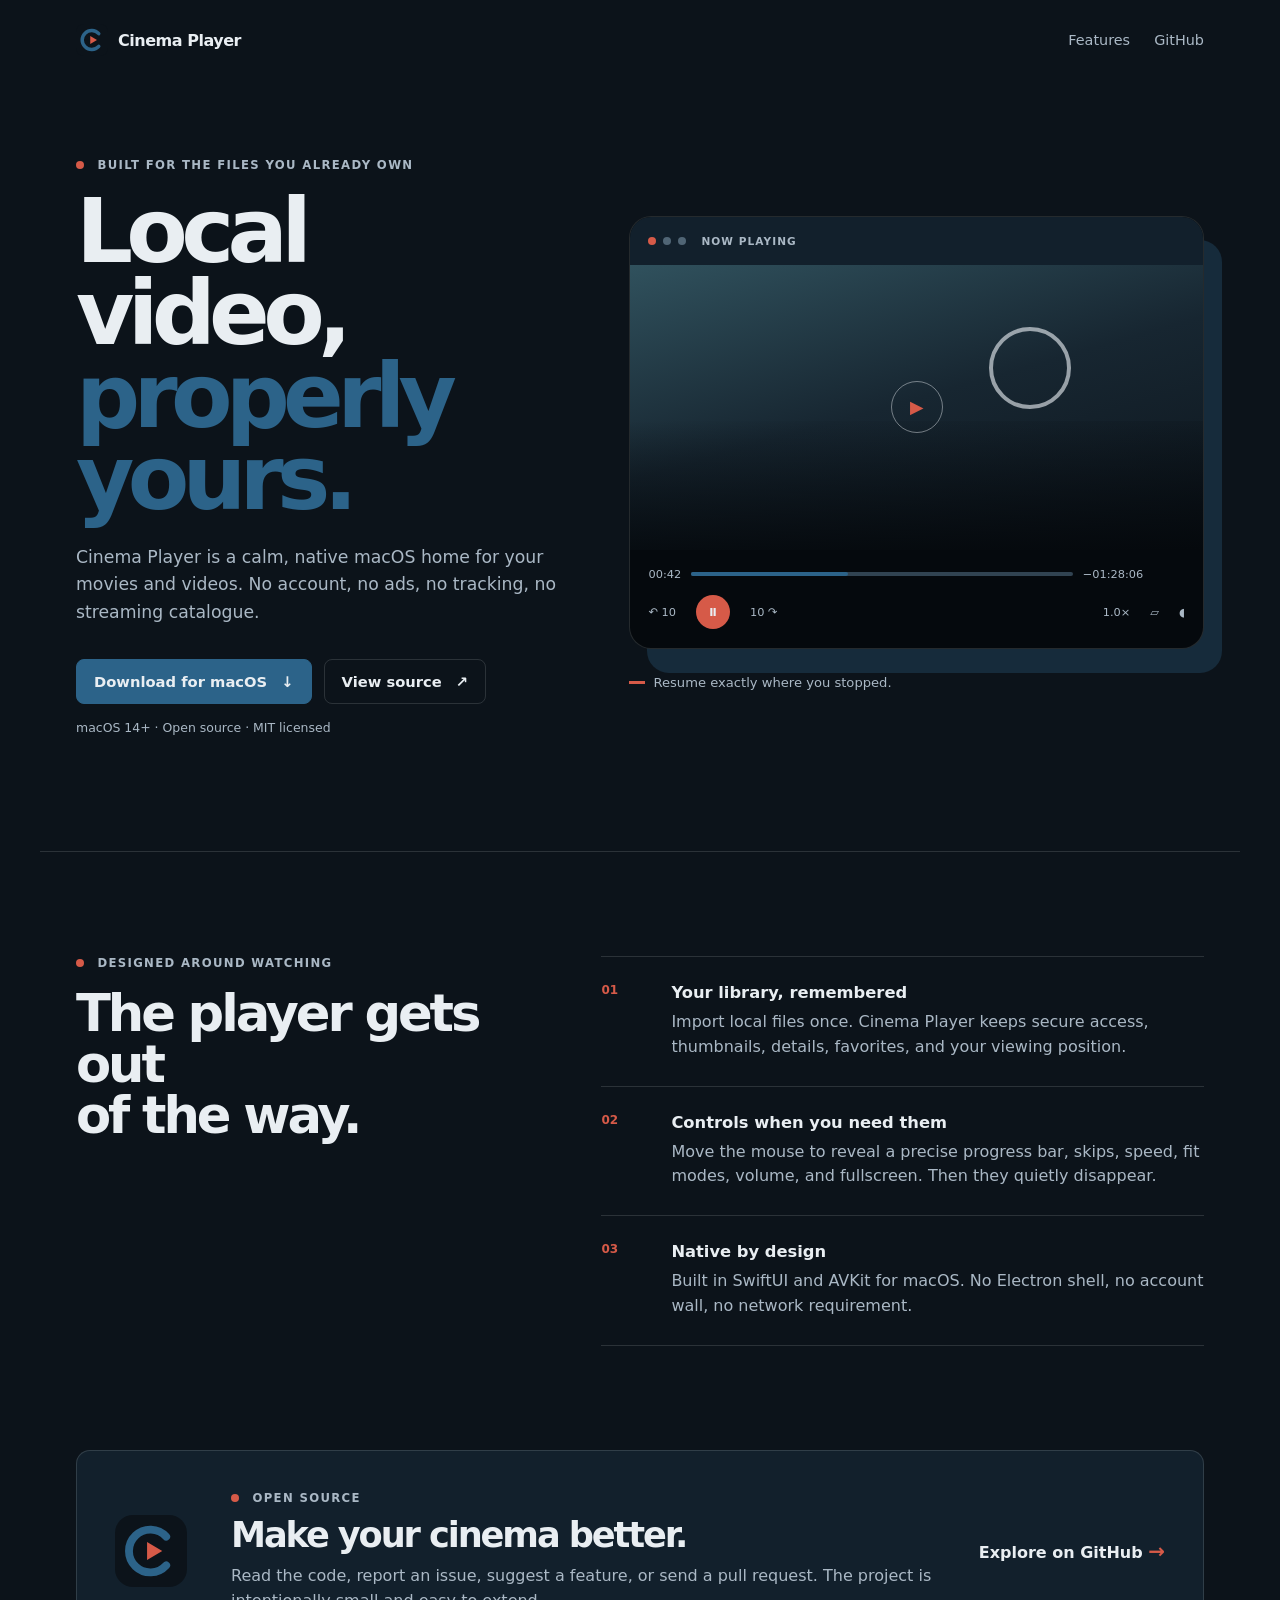
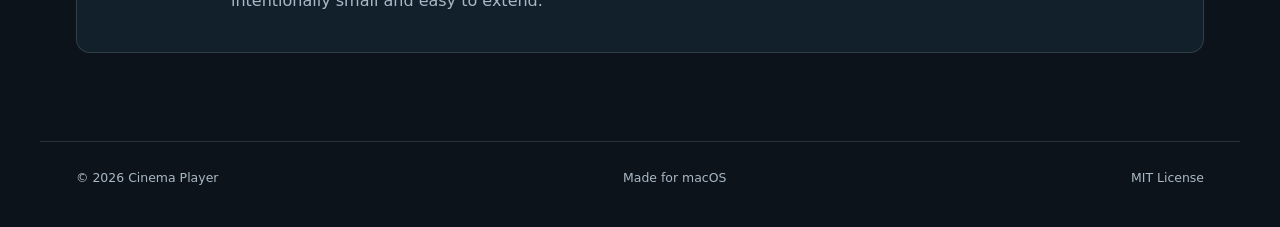
==== Website/index.html @ a48fb6d1 "Initial open-source release of Cinema Player" ====
<!doctype html>
<html lang="en">
  <head>
    <meta charset="utf-8">
    <meta name="viewport" content="width=device-width, initial-scale=1">
    <meta name="description" content="Cinema Player is a private, open-source video player for macOS.">
    <title>Cinema Player — local video, properly yours</title>
    <link rel="icon" href="assets/cinema-player-mark.svg" type="image/svg+xml">
    <link rel="stylesheet" href="styles.css">
  </head>
  <body>
    <header class="site-header">
      <a class="brand" href="#top" aria-label="Cinema Player home">
        <img src="assets/cinema-player-mark.svg" alt="">
        <span>Cinema Player</span>
      </a>
      <nav aria-label="Main navigation">
        <a href="#features">Features</a>
        <a href="https://github.com/hessennasser/cinema-player">GitHub</a>
      </nav>
    </header>

    <main id="top">
      <section class="hero" aria-labelledby="hero-heading">
        <div class="hero-copy">
          <p class="eyebrow"><span></span> Built for the files you already own</p>
          <h1>Local video,<br><em>properly yours.</em></h1>
          <p class="lede">Cinema Player is a calm, native macOS home for your movies and videos. No account, no ads, no tracking, no streaming catalogue.</p>
          <div class="actions">
            <a class="button primary" href="https://github.com/hessennasser/cinema-player/releases/latest/download/Cinema-Player-macOS.zip">Download for macOS <span aria-hidden="true">↓</span></a>
            <a class="button secondary" href="https://github.com/hessennasser/cinema-player">View source <span aria-hidden="true">↗</span></a>
          </div>
          <p class="fine-print">macOS 14+ · Open source · MIT licensed</p>
        </div>

        <div class="stage-wrap" aria-label="Cinema Player interface preview">
          <div class="stage">
            <div class="stage-top"><span class="dot red"></span><span class="dot"></span><span class="dot"></span><span>NOW PLAYING</span></div>
            <div class="movie-frame">
              <div class="horizon"></div>
              <div class="moon"></div>
              <div class="play-mark">▶</div>
            </div>
            <div class="stage-controls">
              <span>00:42</span><div class="progress"><i></i></div><span>−01:28:06</span>
              <div class="control-line"><span>↶ 10</span><b>Ⅱ</b><span>10 ↷</span><i class="spacer"></i><span>1.0×</span><span>▱</span><span>◖</span></div>
            </div>
          </div>
          <div class="caption"><span class="caption-mark"></span> Resume exactly where you stopped.</div>
        </div>
      </section>

      <section class="principles" id="features" aria-labelledby="features-heading">
        <div>
          <p class="eyebrow"><span></span> Designed around watching</p>
          <h2 id="features-heading">The player gets out<br>of the way.</h2>
        </div>
        <div class="feature-list">
          <article>
            <span>01</span>
            <div><h3>Your library, remembered</h3><p>Import local files once. Cinema Player keeps secure access, thumbnails, details, favorites, and your viewing position.</p></div>
          </article>
          <article>
            <span>02</span>
            <div><h3>Controls when you need them</h3><p>Move the mouse to reveal a precise progress bar, skips, speed, fit modes, volume, and fullscreen. Then they quietly disappear.</p></div>
          </article>
          <article>
            <span>03</span>
            <div><h3>Native by design</h3><p>Built in SwiftUI and AVKit for macOS. No Electron shell, no account wall, no network requirement.</p></div>
          </article>
        </div>
      </section>

      <section class="open-source">
        <img src="assets/cinema-player-mark.svg" alt="" width="72" height="72">
        <div><p class="eyebrow"><span></span> Open source</p><h2>Make your cinema better.</h2><p>Read the code, report an issue, suggest a feature, or send a pull request. The project is intentionally small and easy to extend.</p></div>
        <a class="text-link" href="https://github.com/hessennasser/cinema-player">Explore on GitHub <span>→</span></a>
      </section>
    </main>

    <footer>
      <span>© 2026 Cinema Player</span>
      <span>Made for macOS</span>
      <a href="https://github.com/hessennasser/cinema-player/blob/main/LICENSE">MIT License</a>
    </footer>
  </body>
</html>
---- Website/styles.css ----
:root {
  --ink: #0c131a;
  --surface: #12202c;
  --harbor-deep: #162b3b;
  --blue: #2c6389;
  --red: #d65a48;
  --paper: #e9eef2;
  --mist: #aab8c5;
  --line: rgba(233, 238, 242, .14);
}

* { box-sizing: border-box; }
html { scroll-behavior: smooth; }
body { margin: 0; color: var(--paper); background: var(--ink); font-family: Inter, ui-sans-serif, system-ui, -apple-system, BlinkMacSystemFont, "Segoe UI", sans-serif; }
a { color: inherit; text-decoration: none; }

.site-header, main, footer { max-width: 1200px; margin: 0 auto; }
.site-header { display: flex; justify-content: space-between; align-items: center; padding: 24px 36px; }
.brand { display: inline-flex; align-items: center; gap: 10px; font-weight: 720; letter-spacing: -.03em; }
.brand img { width: 32px; height: 32px; }
nav { display: flex; gap: 24px; color: var(--mist); font-size: .9rem; }
nav a:hover, .text-link:hover { color: var(--paper); }

.hero { min-height: 650px; display: grid; grid-template-columns: .92fr 1.08fr; align-items: center; gap: 64px; padding: 78px 36px 104px; }
.eyebrow { margin: 0 0 18px; color: var(--mist); font-size: .73rem; font-weight: 760; letter-spacing: .115em; text-transform: uppercase; }
.eyebrow span { display: inline-block; width: 8px; height: 8px; margin-right: 8px; background: var(--red); border-radius: 50%; }
h1, h2, h3, p { margin-top: 0; }
h1 { max-width: 540px; margin-bottom: 24px; font-size: clamp(3.2rem, 7vw, 6.7rem); line-height: .92; letter-spacing: -.075em; font-weight: 760; }
h1 em { color: var(--blue); font-style: normal; }
.lede { max-width: 480px; color: var(--mist); font-size: 1.08rem; line-height: 1.6; }
.actions { display: flex; flex-wrap: wrap; gap: 12px; margin: 32px 0 16px; }
.button { display: inline-flex; align-items: center; gap: 14px; border: 1px solid var(--line); border-radius: 8px; padding: 13px 17px; font-size: .92rem; font-weight: 680; transition: background .2s, border-color .2s, transform .2s; }
.button:hover { transform: translateY(-2px); }
.primary { background: var(--blue); border-color: var(--blue); }
.primary:hover { background: #36729b; }
.secondary { color: var(--paper); background: transparent; }
.secondary:hover { border-color: var(--mist); }
.fine-print { color: var(--mist); font-size: .78rem; }

.stage-wrap { position: relative; }
.stage { overflow: hidden; border: 1px solid var(--line); border-radius: 22px; background: #05090d; box-shadow: 18px 24px 0 var(--harbor-deep); }
.stage-top { display: flex; align-items: center; gap: 7px; height: 48px; padding: 0 18px; background: var(--surface); color: var(--mist); font-size: .66rem; font-weight: 800; letter-spacing: .1em; }
.dot { width: 8px; height: 8px; border-radius: 50%; background: #506575; }.dot.red { background: var(--red); }.stage-top span:last-child { margin-left: 8px; }
.movie-frame { position: relative; height: 285px; overflow: hidden; background: linear-gradient(164deg, #30515d, #172631 48%, #0d151c); }
.horizon { position: absolute; inset: 55% 0 0; background: linear-gradient(178deg, transparent, #05090d); }.moon { position: absolute; top: 62px; right: 23%; width: 82px; height: 82px; border: 4px solid rgba(233,238,242,.62); border-radius: 50%; }.play-mark { position: absolute; top: 50%; left: 50%; display: grid; place-items: center; width: 52px; height: 52px; transform: translate(-50%, -50%); border: 1px solid rgba(233,238,242,.45); border-radius: 50%; color: var(--red); font-size: 1.1rem; }
.stage-controls { padding: 16px 18px 19px; color: var(--mist); font-size: .71rem; font-variant-numeric: tabular-nums; }.stage-controls > :not(.control-line) { display: inline-block; vertical-align: middle; }.progress { width: calc(100% - 155px); height: 4px; margin: 0 10px; background: #314351; border-radius: 4px; }.progress i { display: block; width: 41%; height: 100%; background: var(--blue); border-radius: inherit; }.control-line { display: flex; align-items: center; gap: 20px; margin-top: 14px; }.control-line b { display: grid; place-items: center; width: 34px; height: 34px; border-radius: 50%; background: var(--red); color: var(--paper); }.spacer { flex: 1; }.caption { display: flex; align-items: center; gap: 8px; margin-top: 26px; color: var(--mist); font-size: .82rem; }.caption-mark { width: 16px; height: 3px; background: var(--red); }

.principles { display: grid; grid-template-columns: .85fr 1.15fr; gap: 80px; padding: 104px 36px; border-top: 1px solid var(--line); }.principles h2, .open-source h2 { font-size: clamp(2.2rem, 4vw, 4rem); line-height: 1; letter-spacing: -.06em; }.feature-list { border-top: 1px solid var(--line); }.feature-list article { display: grid; grid-template-columns: 52px 1fr; gap: 18px; padding: 26px 0; border-bottom: 1px solid var(--line); }.feature-list article > span { color: var(--red); font-size: .75rem; font-weight: 800; }.feature-list h3 { margin-bottom: 8px; font-size: 1.02rem; }.feature-list p, .open-source p { margin-bottom: 0; color: var(--mist); line-height: 1.55; }
.open-source { display: grid; grid-template-columns: 86px 1fr auto; align-items: center; gap: 30px; margin: 0 36px 88px; padding: 38px; background: var(--surface); border: 1px solid var(--line); border-radius: 14px; }.open-source img { width: 72px; height: 72px; }.open-source .eyebrow { margin-bottom: 10px; }.open-source h2 { margin-bottom: 12px; font-size: 2.2rem; }.text-link { color: var(--paper); font-weight: 700; white-space: nowrap; }.text-link span { color: var(--red); font-size: 1.25rem; }
footer { display: flex; justify-content: space-between; gap: 20px; padding: 28px 36px 42px; color: var(--mist); border-top: 1px solid var(--line); font-size: .78rem; }

@media (max-width: 760px) { .site-header { padding: 18px 22px; }.site-header nav { gap: 14px; }.hero, .principles { grid-template-columns: 1fr; gap: 48px; padding: 58px 22px 76px; }.hero { min-height: auto; }.stage { box-shadow: 10px 13px 0 var(--harbor-deep); }.movie-frame { height: 220px; }.principles { padding-top: 76px; padding-bottom: 76px; }.open-source { grid-template-columns: 1fr; gap: 18px; margin: 0 22px 55px; padding: 26px; }.open-source img { width: 54px; height: 54px; }.text-link { white-space: normal; } footer { flex-wrap: wrap; padding: 24px 22px 34px; } }
@media (prefers-reduced-motion: reduce) { html { scroll-behavior: auto; }.button { transition: none; } }
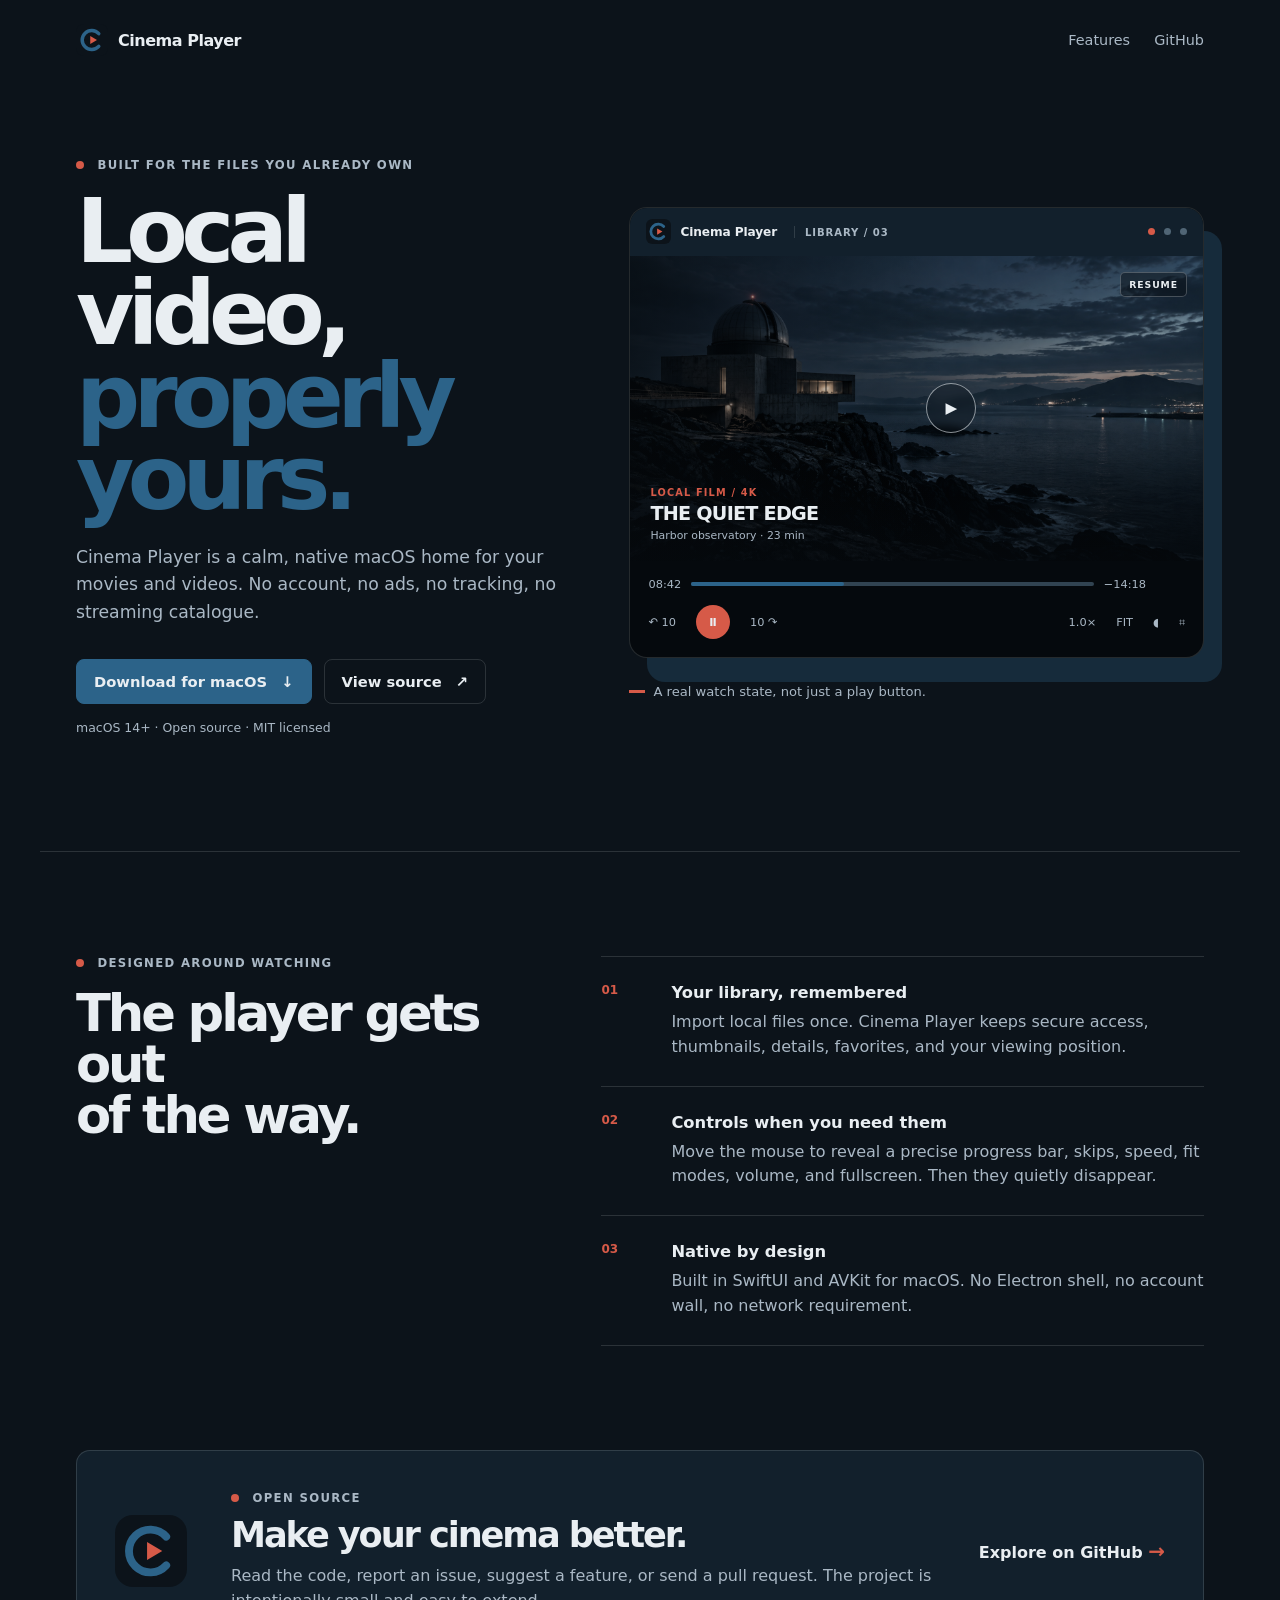
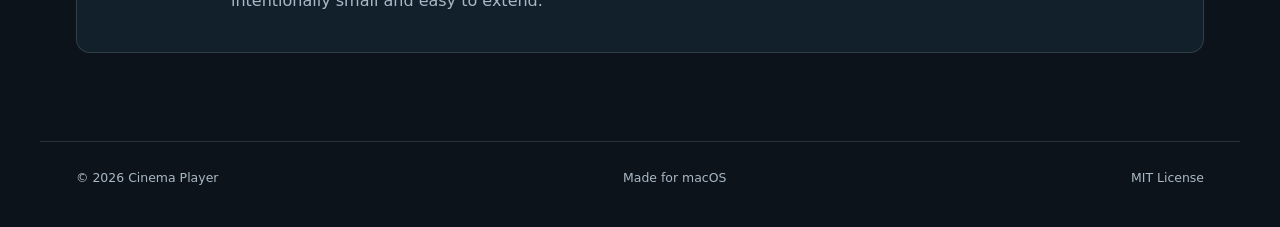
==== commit 4a606932: "Replace hero placeholder with cinematic player preview" ====
--- a/Website/index.html
+++ b/Website/index.html
@@ -35,18 +35,25 @@
 
         <div class="stage-wrap" aria-label="Cinema Player interface preview">
           <div class="stage">
-            <div class="stage-top"><span class="dot red"></span><span class="dot"></span><span class="dot"></span><span>NOW PLAYING</span></div>
+            <div class="stage-top">
+              <img src="assets/cinema-player-mark.svg" alt="">
+              <strong>Cinema Player</strong>
+              <span class="stage-crumb">Library / 03</span>
+              <span class="dot red"></span><span class="dot"></span><span class="dot"></span>
+            </div>
             <div class="movie-frame">
-              <div class="horizon"></div>
-              <div class="moon"></div>
-              <div class="play-mark">▶</div>
+              <img src="assets/harbor-observatory-hero.png" alt="A fictional observatory by the sea at blue hour">
+              <div class="frame-vignette"></div>
+              <div class="frame-copy"><span>LOCAL FILM / 4K</span><strong>The quiet edge</strong><small>Harbor observatory · 23 min</small></div>
+              <div class="play-mark" aria-hidden="true">▶</div>
+              <div class="frame-chip">RESUME</div>
             </div>
             <div class="stage-controls">
-              <span>00:42</span><div class="progress"><i></i></div><span>−01:28:06</span>
-              <div class="control-line"><span>↶ 10</span><b>Ⅱ</b><span>10 ↷</span><i class="spacer"></i><span>1.0×</span><span>▱</span><span>◖</span></div>
+              <span>08:42</span><div class="progress"><i></i></div><span>−14:18</span>
+              <div class="control-line"><span>↶ 10</span><b>Ⅱ</b><span>10 ↷</span><i class="spacer"></i><span>1.0×</span><span>FIT</span><span>◖</span><span>⌗</span></div>
             </div>
           </div>
-          <div class="caption"><span class="caption-mark"></span> Resume exactly where you stopped.</div>
+          <div class="caption"><span class="caption-mark"></span> A real watch state, not just a play button.</div>
         </div>
       </section>
 
--- a/Website/styles.css
+++ b/Website/styles.css
@@ -38,12 +38,12 @@
 .fine-print { color: var(--mist); font-size: .78rem; }
 
 .stage-wrap { position: relative; }
-.stage { overflow: hidden; border: 1px solid var(--line); border-radius: 22px; background: #05090d; box-shadow: 18px 24px 0 var(--harbor-deep); }
-.stage-top { display: flex; align-items: center; gap: 7px; height: 48px; padding: 0 18px; background: var(--surface); color: var(--mist); font-size: .66rem; font-weight: 800; letter-spacing: .1em; }
-.dot { width: 8px; height: 8px; border-radius: 50%; background: #506575; }.dot.red { background: var(--red); }.stage-top span:last-child { margin-left: 8px; }
-.movie-frame { position: relative; height: 285px; overflow: hidden; background: linear-gradient(164deg, #30515d, #172631 48%, #0d151c); }
-.horizon { position: absolute; inset: 55% 0 0; background: linear-gradient(178deg, transparent, #05090d); }.moon { position: absolute; top: 62px; right: 23%; width: 82px; height: 82px; border: 4px solid rgba(233,238,242,.62); border-radius: 50%; }.play-mark { position: absolute; top: 50%; left: 50%; display: grid; place-items: center; width: 52px; height: 52px; transform: translate(-50%, -50%); border: 1px solid rgba(233,238,242,.45); border-radius: 50%; color: var(--red); font-size: 1.1rem; }
-.stage-controls { padding: 16px 18px 19px; color: var(--mist); font-size: .71rem; font-variant-numeric: tabular-nums; }.stage-controls > :not(.control-line) { display: inline-block; vertical-align: middle; }.progress { width: calc(100% - 155px); height: 4px; margin: 0 10px; background: #314351; border-radius: 4px; }.progress i { display: block; width: 41%; height: 100%; background: var(--blue); border-radius: inherit; }.control-line { display: flex; align-items: center; gap: 20px; margin-top: 14px; }.control-line b { display: grid; place-items: center; width: 34px; height: 34px; border-radius: 50%; background: var(--red); color: var(--paper); }.spacer { flex: 1; }.caption { display: flex; align-items: center; gap: 8px; margin-top: 26px; color: var(--mist); font-size: .82rem; }.caption-mark { width: 16px; height: 3px; background: var(--red); }
+.stage { overflow: hidden; border: 1px solid var(--line); border-radius: 18px; background: #05090d; box-shadow: 18px 24px 0 var(--harbor-deep); }
+.stage-top { display: flex; align-items: center; gap: 9px; height: 48px; padding: 0 16px; background: var(--surface); color: var(--mist); font-size: .68rem; }
+.stage-top img { width: 25px; height: 25px; }.stage-top strong { color: var(--paper); font-size: .76rem; letter-spacing: -.01em; }.stage-crumb { margin-left: 8px; color: var(--mist); font-size: .63rem; font-weight: 760; letter-spacing: .09em; text-transform: uppercase; }.stage-crumb::before { content: ""; display: inline-block; width: 1px; height: 12px; margin: 0 10px 0 0; vertical-align: -2px; background: var(--line); }
+.dot { width: 7px; height: 7px; border-radius: 50%; background: #506575; }.dot.red { margin-left: auto; background: var(--red); }
+.movie-frame { position: relative; height: 305px; overflow: hidden; background: var(--harbor-deep); }.movie-frame > img { width: 100%; height: 100%; object-fit: cover; object-position: center; display: block; filter: saturate(.72) contrast(1.04); }.frame-vignette { position: absolute; inset: 0; background: linear-gradient(90deg, rgba(5,9,13,.67), transparent 55%), linear-gradient(0deg, rgba(5,9,13,.84), transparent 47%); }.frame-copy { position: absolute; left: 20px; bottom: 19px; display: grid; gap: 4px; }.frame-copy span { color: var(--red); font-size: .61rem; font-weight: 800; letter-spacing: .12em; }.frame-copy strong { font-size: 1.2rem; letter-spacing: -.04em; text-transform: uppercase; }.frame-copy small { color: var(--mist); font-size: .68rem; }.play-mark { position: absolute; top: 50%; left: 56%; display: grid; place-items: center; width: 50px; height: 50px; transform: translate(-50%, -50%); border: 1px solid rgba(233,238,242,.58); border-radius: 50%; color: var(--paper); background: rgba(12,19,26,.3); backdrop-filter: blur(4px); font-size: .95rem; }.frame-chip { position: absolute; top: 16px; right: 16px; padding: 6px 8px; border: 1px solid rgba(233,238,242,.25); border-radius: 5px; background: rgba(12,19,26,.54); color: var(--paper); font-size: .58rem; font-weight: 800; letter-spacing: .1em; }
+.stage-controls { padding: 15px 18px 18px; color: var(--mist); font-size: .71rem; font-variant-numeric: tabular-nums; }.stage-controls > :not(.control-line) { display: inline-block; vertical-align: middle; }.progress { width: calc(100% - 134px); height: 4px; margin: 0 10px; background: #314351; border-radius: 4px; }.progress i { display: block; width: 38%; height: 100%; background: var(--blue); border-radius: inherit; }.control-line { display: flex; align-items: center; gap: 20px; margin-top: 14px; }.control-line b { display: grid; place-items: center; width: 34px; height: 34px; border-radius: 50%; background: var(--red); color: var(--paper); }.spacer { flex: 1; }.caption { display: flex; align-items: center; gap: 8px; margin-top: 26px; color: var(--mist); font-size: .82rem; }.caption-mark { width: 16px; height: 3px; background: var(--red); }
 
 .principles { display: grid; grid-template-columns: .85fr 1.15fr; gap: 80px; padding: 104px 36px; border-top: 1px solid var(--line); }.principles h2, .open-source h2 { font-size: clamp(2.2rem, 4vw, 4rem); line-height: 1; letter-spacing: -.06em; }.feature-list { border-top: 1px solid var(--line); }.feature-list article { display: grid; grid-template-columns: 52px 1fr; gap: 18px; padding: 26px 0; border-bottom: 1px solid var(--line); }.feature-list article > span { color: var(--red); font-size: .75rem; font-weight: 800; }.feature-list h3 { margin-bottom: 8px; font-size: 1.02rem; }.feature-list p, .open-source p { margin-bottom: 0; color: var(--mist); line-height: 1.55; }
 .open-source { display: grid; grid-template-columns: 86px 1fr auto; align-items: center; gap: 30px; margin: 0 36px 88px; padding: 38px; background: var(--surface); border: 1px solid var(--line); border-radius: 14px; }.open-source img { width: 72px; height: 72px; }.open-source .eyebrow { margin-bottom: 10px; }.open-source h2 { margin-bottom: 12px; font-size: 2.2rem; }.text-link { color: var(--paper); font-weight: 700; white-space: nowrap; }.text-link span { color: var(--red); font-size: 1.25rem; }
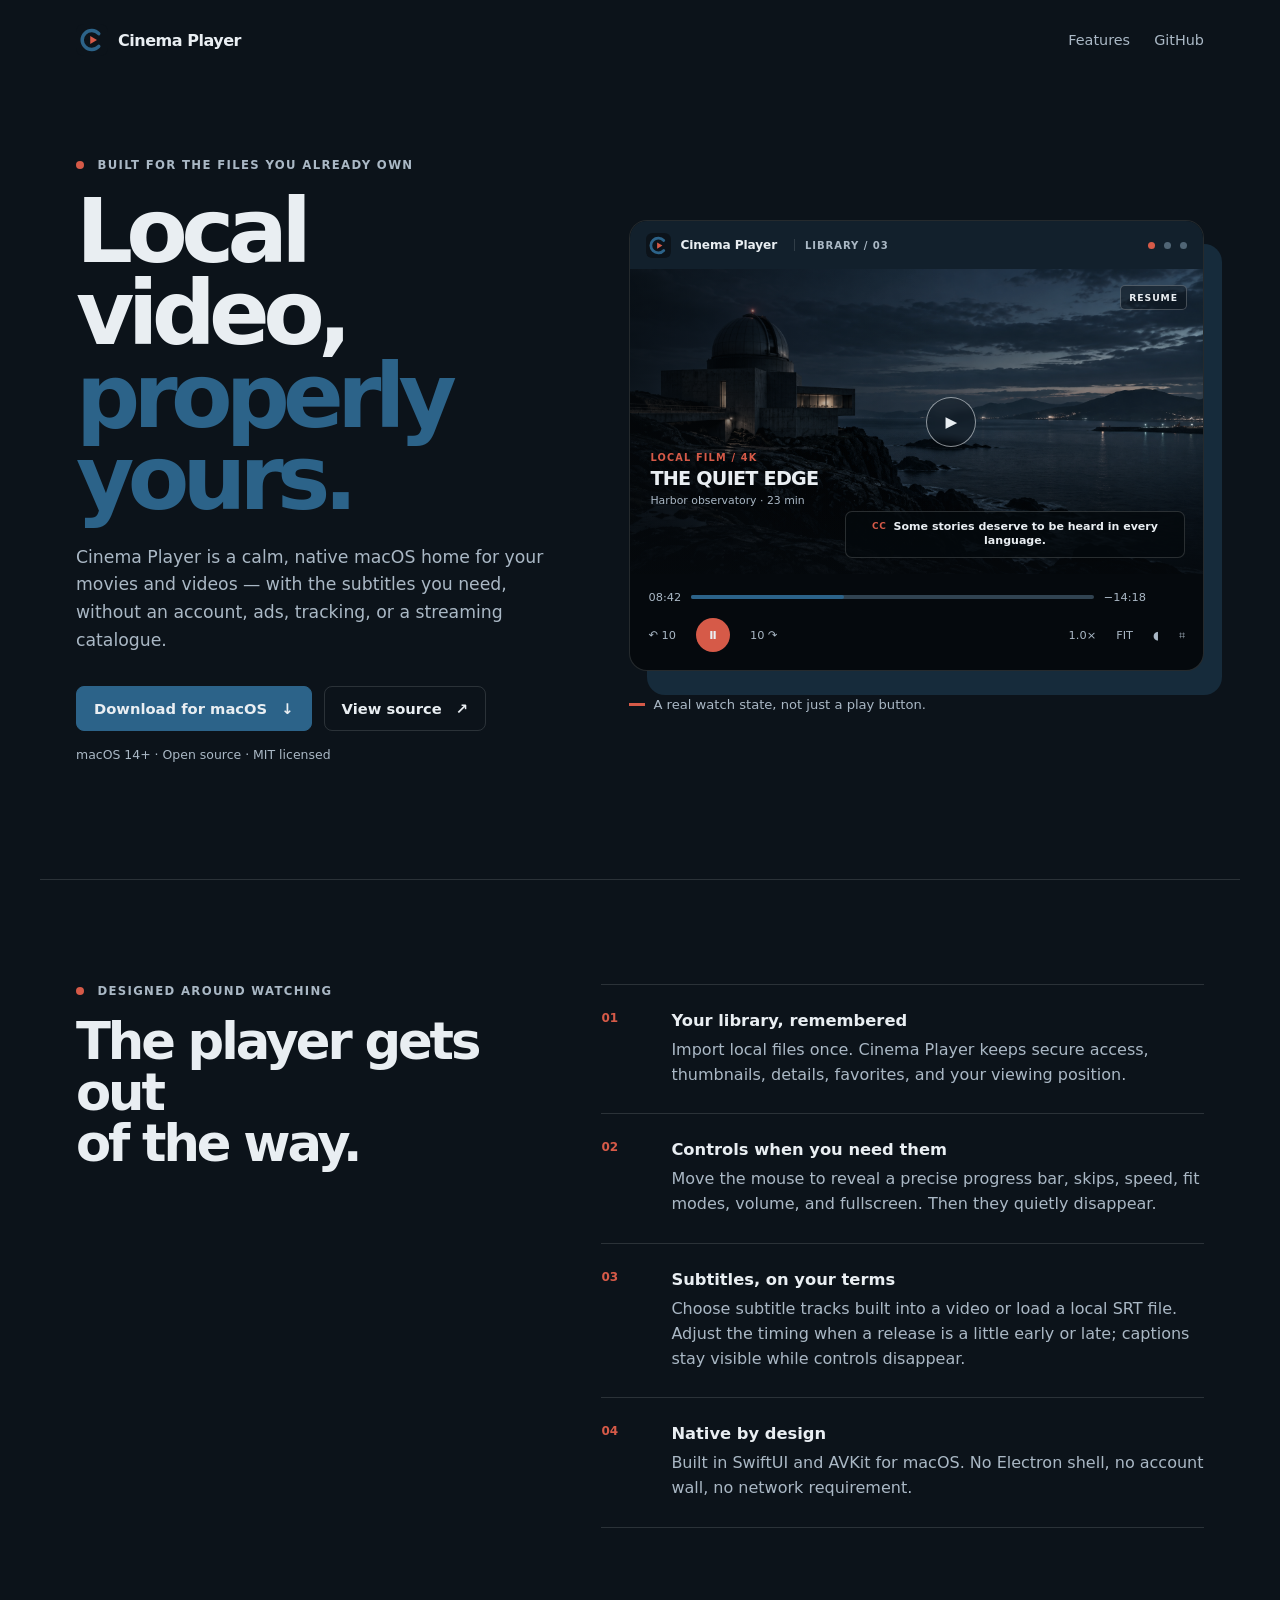
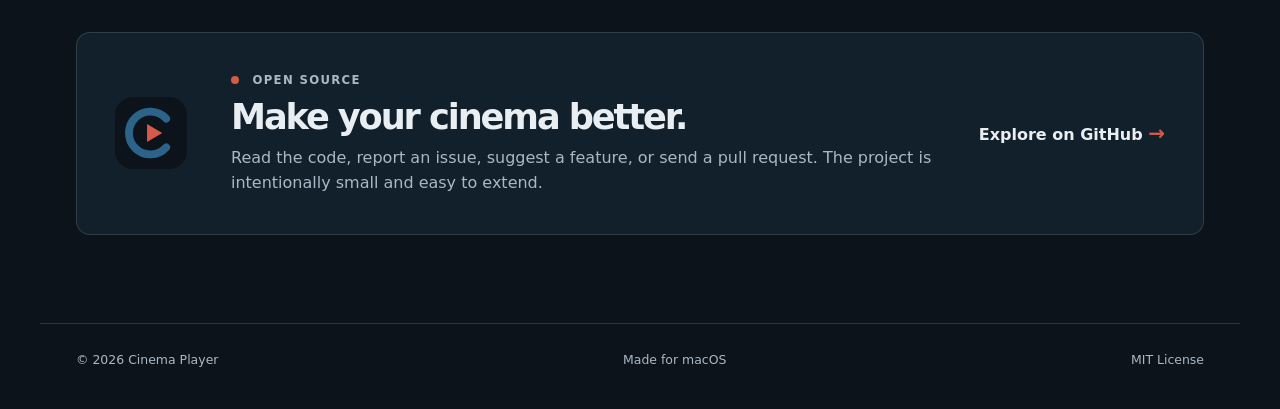
==== commit e1d5de90: "Document v0.2.0 release and subtitle support" ====
--- a/Website/index.html
+++ b/Website/index.html
@@ -3,7 +3,7 @@
   <head>
     <meta charset="utf-8">
     <meta name="viewport" content="width=device-width, initial-scale=1">
-    <meta name="description" content="Cinema Player is a private, open-source video player for macOS.">
+    <meta name="description" content="Cinema Player is a private, open-source macOS video player with local SRT and embedded subtitle support.">
     <title>Cinema Player — local video, properly yours</title>
     <link rel="icon" href="assets/cinema-player-mark.svg" type="image/svg+xml">
     <link rel="stylesheet" href="styles.css">
@@ -25,7 +25,7 @@
         <div class="hero-copy">
           <p class="eyebrow"><span></span> Built for the files you already own</p>
           <h1>Local video,<br><em>properly yours.</em></h1>
-          <p class="lede">Cinema Player is a calm, native macOS home for your movies and videos. No account, no ads, no tracking, no streaming catalogue.</p>
+          <p class="lede">Cinema Player is a calm, native macOS home for your movies and videos — with the subtitles you need, without an account, ads, tracking, or a streaming catalogue.</p>
           <div class="actions">
             <a class="button primary" href="https://github.com/hessennasser/cinema-player/releases/latest/download/Cinema-Player-macOS.zip">Download for macOS <span aria-hidden="true">↓</span></a>
             <a class="button secondary" href="https://github.com/hessennasser/cinema-player">View source <span aria-hidden="true">↗</span></a>
@@ -45,6 +45,7 @@
               <img src="assets/harbor-observatory-hero.png" alt="A fictional observatory by the sea at blue hour">
               <div class="frame-vignette"></div>
               <div class="frame-copy"><span>LOCAL FILM / 4K</span><strong>The quiet edge</strong><small>Harbor observatory · 23 min</small></div>
+              <p class="subtitle-preview"><span>CC</span>Some stories deserve to be heard in every language.</p>
               <div class="play-mark" aria-hidden="true">▶</div>
               <div class="frame-chip">RESUME</div>
             </div>
@@ -73,6 +74,10 @@
           </article>
           <article>
             <span>03</span>
+            <div><h3>Subtitles, on your terms</h3><p>Choose subtitle tracks built into a video or load a local SRT file. Adjust the timing when a release is a little early or late; captions stay visible while controls disappear.</p></div>
+          </article>
+          <article>
+            <span>04</span>
             <div><h3>Native by design</h3><p>Built in SwiftUI and AVKit for macOS. No Electron shell, no account wall, no network requirement.</p></div>
           </article>
         </div>
--- a/Website/styles.css
+++ b/Website/styles.css
@@ -42,7 +42,7 @@
 .stage-top { display: flex; align-items: center; gap: 9px; height: 48px; padding: 0 16px; background: var(--surface); color: var(--mist); font-size: .68rem; }
 .stage-top img { width: 25px; height: 25px; }.stage-top strong { color: var(--paper); font-size: .76rem; letter-spacing: -.01em; }.stage-crumb { margin-left: 8px; color: var(--mist); font-size: .63rem; font-weight: 760; letter-spacing: .09em; text-transform: uppercase; }.stage-crumb::before { content: ""; display: inline-block; width: 1px; height: 12px; margin: 0 10px 0 0; vertical-align: -2px; background: var(--line); }
 .dot { width: 7px; height: 7px; border-radius: 50%; background: #506575; }.dot.red { margin-left: auto; background: var(--red); }
-.movie-frame { position: relative; height: 305px; overflow: hidden; background: var(--harbor-deep); }.movie-frame > img { width: 100%; height: 100%; object-fit: cover; object-position: center; display: block; filter: saturate(.72) contrast(1.04); }.frame-vignette { position: absolute; inset: 0; background: linear-gradient(90deg, rgba(5,9,13,.67), transparent 55%), linear-gradient(0deg, rgba(5,9,13,.84), transparent 47%); }.frame-copy { position: absolute; left: 20px; bottom: 19px; display: grid; gap: 4px; }.frame-copy span { color: var(--red); font-size: .61rem; font-weight: 800; letter-spacing: .12em; }.frame-copy strong { font-size: 1.2rem; letter-spacing: -.04em; text-transform: uppercase; }.frame-copy small { color: var(--mist); font-size: .68rem; }.play-mark { position: absolute; top: 50%; left: 56%; display: grid; place-items: center; width: 50px; height: 50px; transform: translate(-50%, -50%); border: 1px solid rgba(233,238,242,.58); border-radius: 50%; color: var(--paper); background: rgba(12,19,26,.3); backdrop-filter: blur(4px); font-size: .95rem; }.frame-chip { position: absolute; top: 16px; right: 16px; padding: 6px 8px; border: 1px solid rgba(233,238,242,.25); border-radius: 5px; background: rgba(12,19,26,.54); color: var(--paper); font-size: .58rem; font-weight: 800; letter-spacing: .1em; }
+.movie-frame { position: relative; height: 305px; overflow: hidden; background: var(--harbor-deep); }.movie-frame > img { width: 100%; height: 100%; object-fit: cover; object-position: center; display: block; filter: saturate(.72) contrast(1.04); }.frame-vignette { position: absolute; inset: 0; background: linear-gradient(90deg, rgba(5,9,13,.67), transparent 55%), linear-gradient(0deg, rgba(5,9,13,.84), transparent 47%); }.frame-copy { position: absolute; left: 20px; bottom: 67px; display: grid; gap: 4px; }.frame-copy span { color: var(--red); font-size: .61rem; font-weight: 800; letter-spacing: .12em; }.frame-copy strong { font-size: 1.2rem; letter-spacing: -.04em; text-transform: uppercase; }.frame-copy small { color: var(--mist); font-size: .68rem; }.subtitle-preview { position: absolute; right: 18px; bottom: 16px; max-width: min(74%, 340px); margin: 0; padding: 8px 11px; border: 1px solid rgba(233,238,242,.16); border-radius: 7px; background: rgba(5,9,13,.78); color: var(--paper); font-size: .69rem; font-weight: 650; line-height: 1.35; text-align: center; }.subtitle-preview span { display: inline-block; margin-right: 7px; color: var(--red); font-size: .56rem; font-weight: 850; letter-spacing: .08em; vertical-align: 1px; }.play-mark { position: absolute; top: 50%; left: 56%; display: grid; place-items: center; width: 50px; height: 50px; transform: translate(-50%, -50%); border: 1px solid rgba(233,238,242,.58); border-radius: 50%; color: var(--paper); background: rgba(12,19,26,.3); backdrop-filter: blur(4px); font-size: .95rem; }.frame-chip { position: absolute; top: 16px; right: 16px; padding: 6px 8px; border: 1px solid rgba(233,238,242,.25); border-radius: 5px; background: rgba(12,19,26,.54); color: var(--paper); font-size: .58rem; font-weight: 800; letter-spacing: .1em; }
 .stage-controls { padding: 15px 18px 18px; color: var(--mist); font-size: .71rem; font-variant-numeric: tabular-nums; }.stage-controls > :not(.control-line) { display: inline-block; vertical-align: middle; }.progress { width: calc(100% - 134px); height: 4px; margin: 0 10px; background: #314351; border-radius: 4px; }.progress i { display: block; width: 38%; height: 100%; background: var(--blue); border-radius: inherit; }.control-line { display: flex; align-items: center; gap: 20px; margin-top: 14px; }.control-line b { display: grid; place-items: center; width: 34px; height: 34px; border-radius: 50%; background: var(--red); color: var(--paper); }.spacer { flex: 1; }.caption { display: flex; align-items: center; gap: 8px; margin-top: 26px; color: var(--mist); font-size: .82rem; }.caption-mark { width: 16px; height: 3px; background: var(--red); }
 
 .principles { display: grid; grid-template-columns: .85fr 1.15fr; gap: 80px; padding: 104px 36px; border-top: 1px solid var(--line); }.principles h2, .open-source h2 { font-size: clamp(2.2rem, 4vw, 4rem); line-height: 1; letter-spacing: -.06em; }.feature-list { border-top: 1px solid var(--line); }.feature-list article { display: grid; grid-template-columns: 52px 1fr; gap: 18px; padding: 26px 0; border-bottom: 1px solid var(--line); }.feature-list article > span { color: var(--red); font-size: .75rem; font-weight: 800; }.feature-list h3 { margin-bottom: 8px; font-size: 1.02rem; }.feature-list p, .open-source p { margin-bottom: 0; color: var(--mist); line-height: 1.55; }
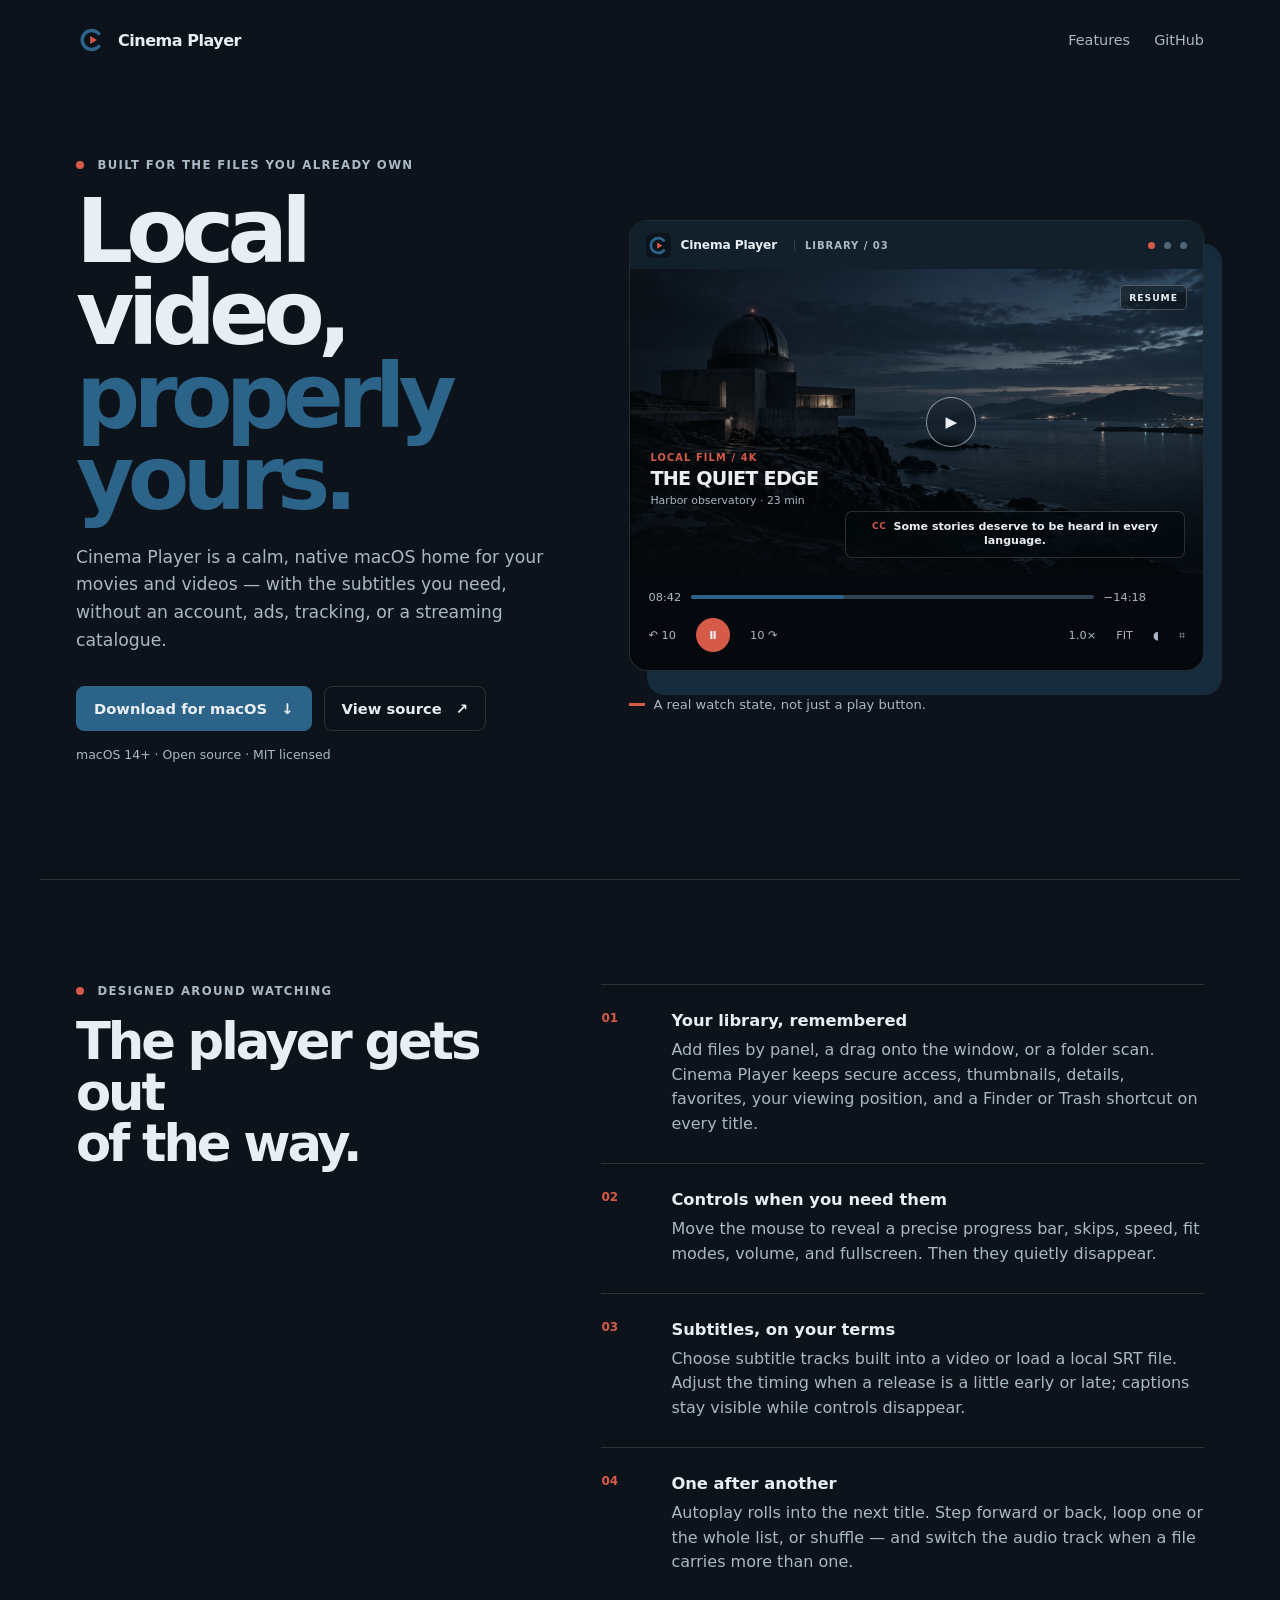
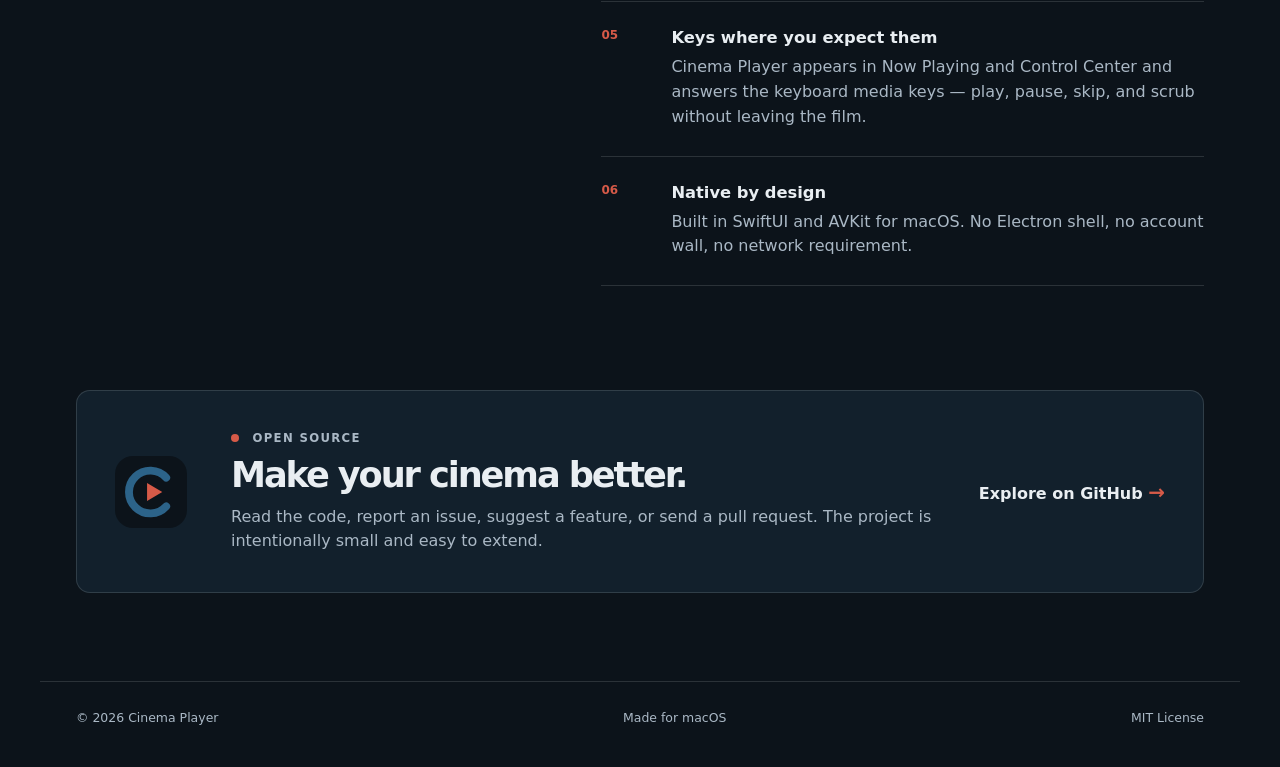
==== commit 358356df: "Document post-0.2.0 features in README and website Covers what landed since v0.2.0: drag-and-drop an" ====
--- a/Website/index.html
+++ b/Website/index.html
@@ -66,7 +66,7 @@
         <div class="feature-list">
           <article>
             <span>01</span>
-            <div><h3>Your library, remembered</h3><p>Import local files once. Cinema Player keeps secure access, thumbnails, details, favorites, and your viewing position.</p></div>
+            <div><h3>Your library, remembered</h3><p>Add files by panel, a drag onto the window, or a folder scan. Cinema Player keeps secure access, thumbnails, details, favorites, your viewing position, and a Finder or Trash shortcut on every title.</p></div>
           </article>
           <article>
             <span>02</span>
@@ -78,6 +78,14 @@
           </article>
           <article>
             <span>04</span>
+            <div><h3>One after another</h3><p>Autoplay rolls into the next title. Step forward or back, loop one or the whole list, or shuffle — and switch the audio track when a file carries more than one.</p></div>
+          </article>
+          <article>
+            <span>05</span>
+            <div><h3>Keys where you expect them</h3><p>Cinema Player appears in Now Playing and Control Center and answers the keyboard media keys — play, pause, skip, and scrub without leaving the film.</p></div>
+          </article>
+          <article>
+            <span>06</span>
             <div><h3>Native by design</h3><p>Built in SwiftUI and AVKit for macOS. No Electron shell, no account wall, no network requirement.</p></div>
           </article>
         </div>
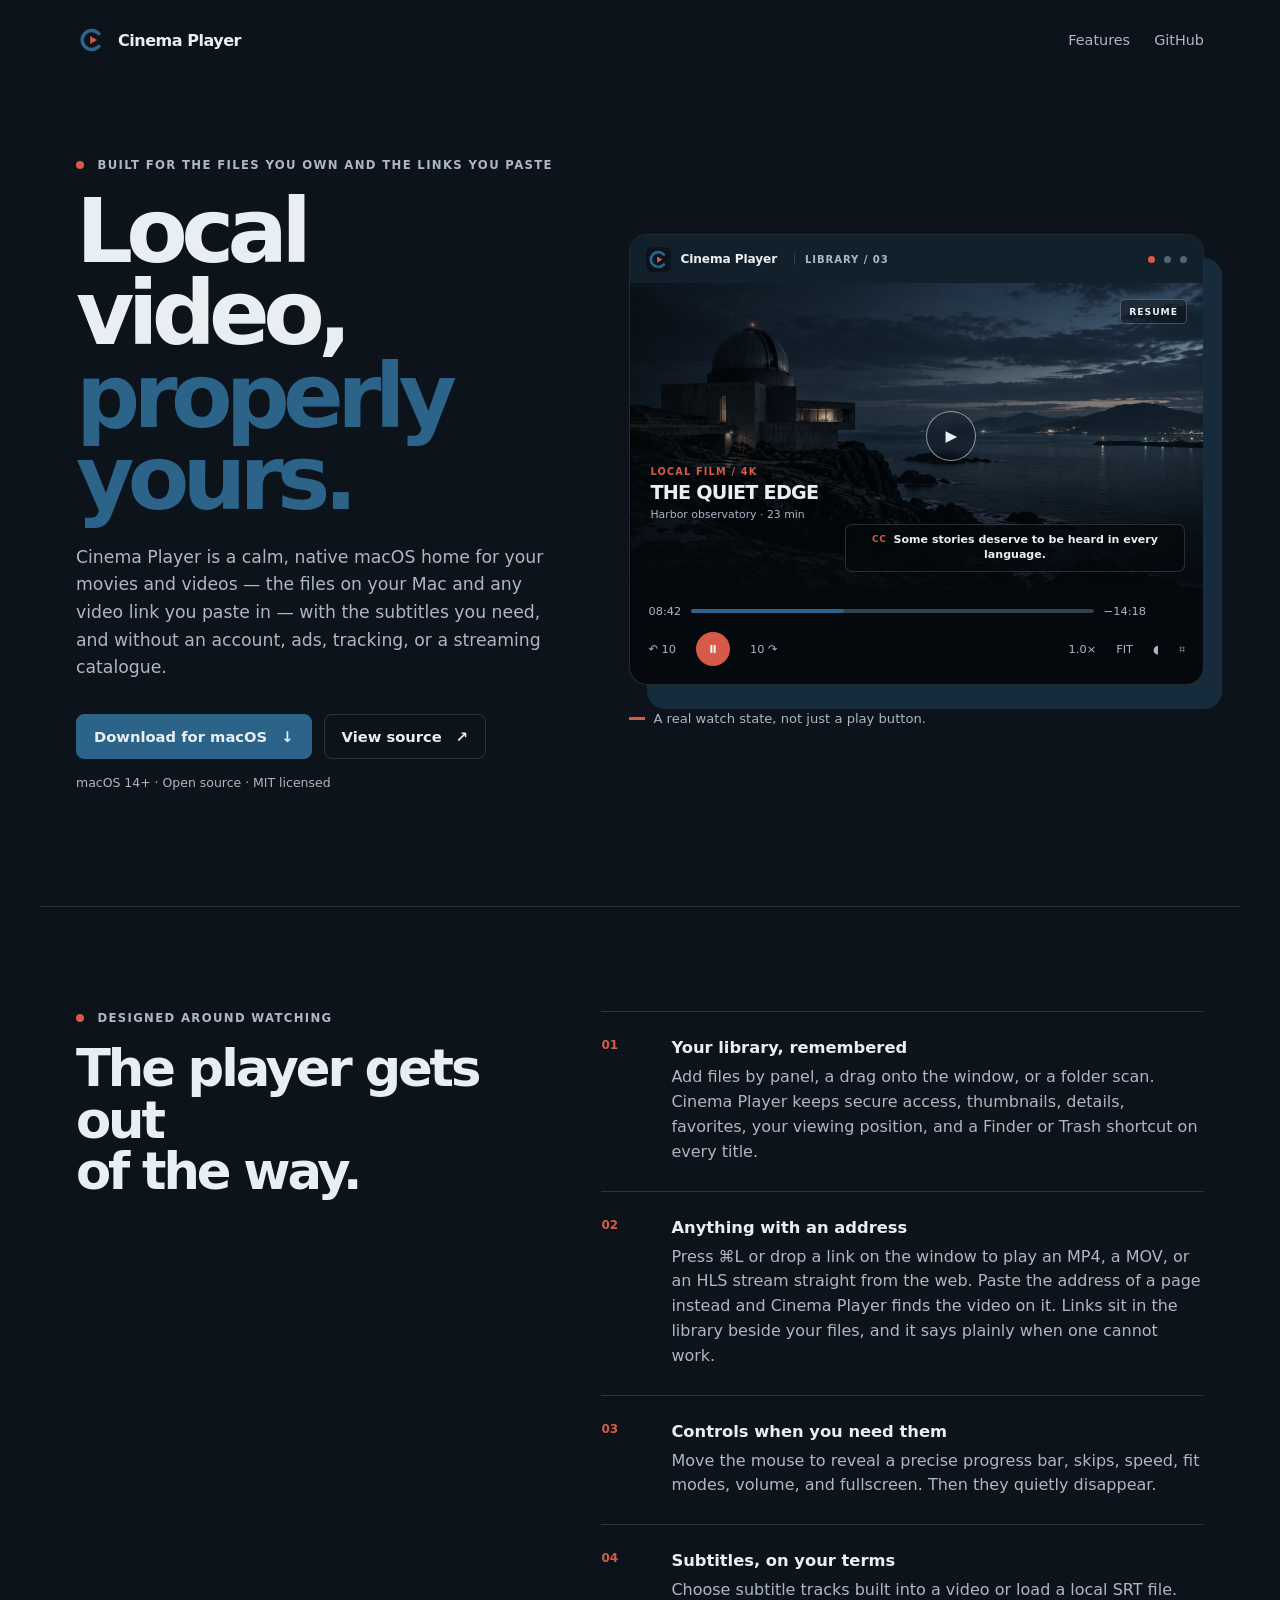
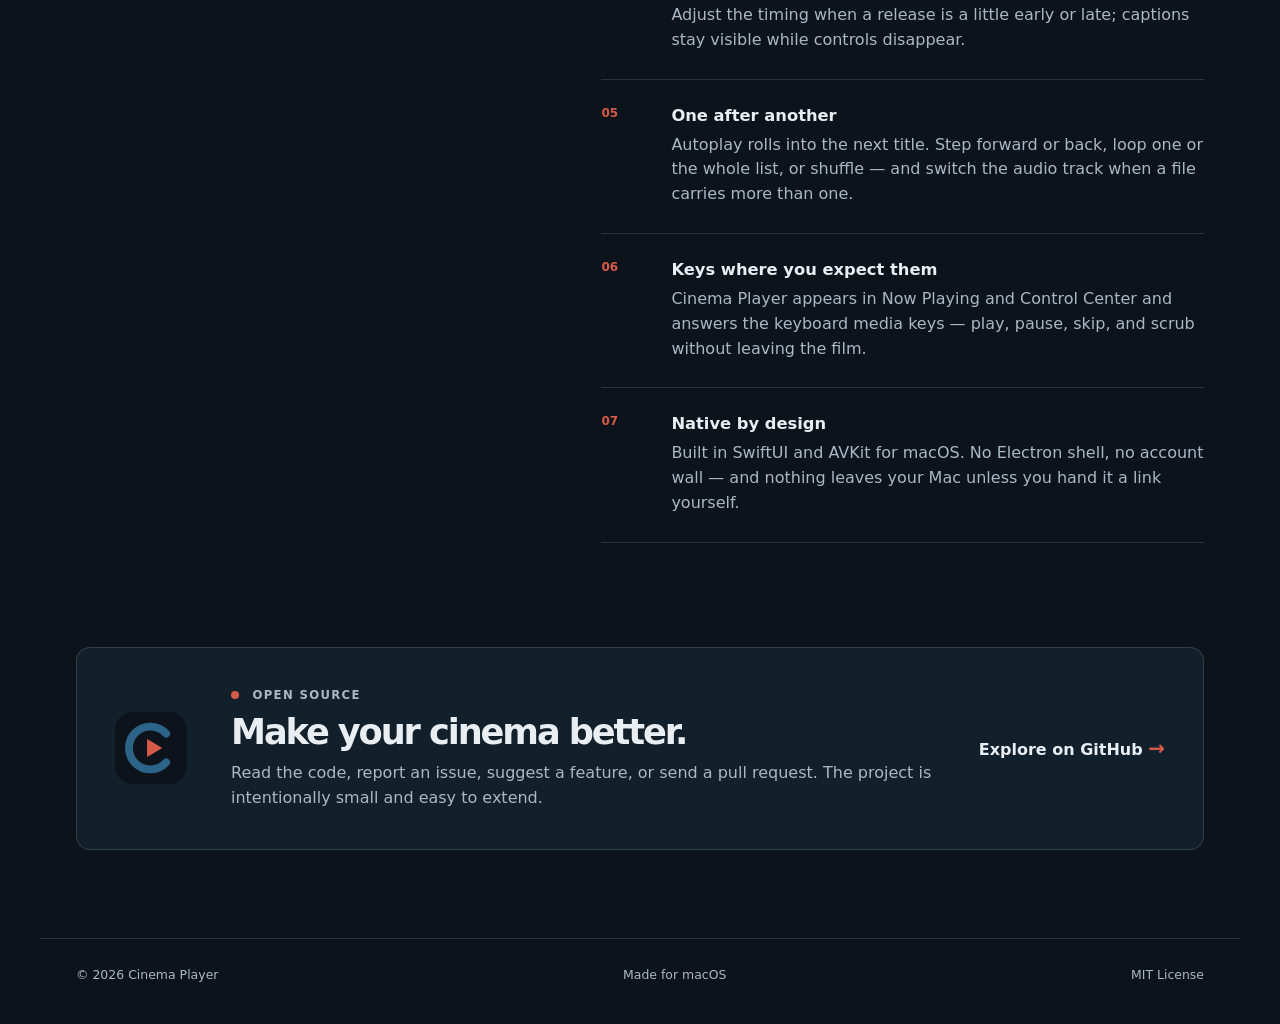
==== commit ed133b0c: "Tell the website that links play too The site sold a local-only player: the hero spoke only of files" ====
--- a/Website/index.html
+++ b/Website/index.html
@@ -3,7 +3,7 @@
   <head>
     <meta charset="utf-8">
     <meta name="viewport" content="width=device-width, initial-scale=1">
-    <meta name="description" content="Cinema Player is a private, open-source macOS video player with local SRT and embedded subtitle support.">
+    <meta name="description" content="Cinema Player is a private, open-source macOS video player for the files on your Mac and any video link you paste, with SRT and embedded subtitle support.">
     <title>Cinema Player — local video, properly yours</title>
     <link rel="icon" href="assets/cinema-player-mark.svg" type="image/svg+xml">
     <link rel="stylesheet" href="styles.css">
@@ -23,9 +23,9 @@
     <main id="top">
       <section class="hero" aria-labelledby="hero-heading">
         <div class="hero-copy">
-          <p class="eyebrow"><span></span> Built for the files you already own</p>
+          <p class="eyebrow"><span></span> Built for the files you own and the links you paste</p>
           <h1>Local video,<br><em>properly yours.</em></h1>
-          <p class="lede">Cinema Player is a calm, native macOS home for your movies and videos — with the subtitles you need, without an account, ads, tracking, or a streaming catalogue.</p>
+          <p class="lede">Cinema Player is a calm, native macOS home for your movies and videos — the files on your Mac and any video link you paste in — with the subtitles you need, and without an account, ads, tracking, or a streaming catalogue.</p>
           <div class="actions">
             <a class="button primary" href="https://github.com/hessennasser/cinema-player/releases/latest/download/Cinema-Player-macOS.zip">Download for macOS <span aria-hidden="true">↓</span></a>
             <a class="button secondary" href="https://github.com/hessennasser/cinema-player">View source <span aria-hidden="true">↗</span></a>
@@ -70,23 +70,27 @@
           </article>
           <article>
             <span>02</span>
+            <div><h3>Anything with an address</h3><p>Press ⌘L or drop a link on the window to play an MP4, a MOV, or an HLS stream straight from the web. Paste the address of a page instead and Cinema Player finds the video on it. Links sit in the library beside your files, and it says plainly when one cannot work.</p></div>
+          </article>
+          <article>
+            <span>03</span>
             <div><h3>Controls when you need them</h3><p>Move the mouse to reveal a precise progress bar, skips, speed, fit modes, volume, and fullscreen. Then they quietly disappear.</p></div>
           </article>
           <article>
-            <span>03</span>
+            <span>04</span>
             <div><h3>Subtitles, on your terms</h3><p>Choose subtitle tracks built into a video or load a local SRT file. Adjust the timing when a release is a little early or late; captions stay visible while controls disappear.</p></div>
           </article>
           <article>
-            <span>04</span>
+            <span>05</span>
             <div><h3>One after another</h3><p>Autoplay rolls into the next title. Step forward or back, loop one or the whole list, or shuffle — and switch the audio track when a file carries more than one.</p></div>
           </article>
           <article>
-            <span>05</span>
+            <span>06</span>
             <div><h3>Keys where you expect them</h3><p>Cinema Player appears in Now Playing and Control Center and answers the keyboard media keys — play, pause, skip, and scrub without leaving the film.</p></div>
           </article>
           <article>
-            <span>06</span>
-            <div><h3>Native by design</h3><p>Built in SwiftUI and AVKit for macOS. No Electron shell, no account wall, no network requirement.</p></div>
+            <span>07</span>
+            <div><h3>Native by design</h3><p>Built in SwiftUI and AVKit for macOS. No Electron shell, no account wall — and nothing leaves your Mac unless you hand it a link yourself.</p></div>
           </article>
         </div>
       </section>
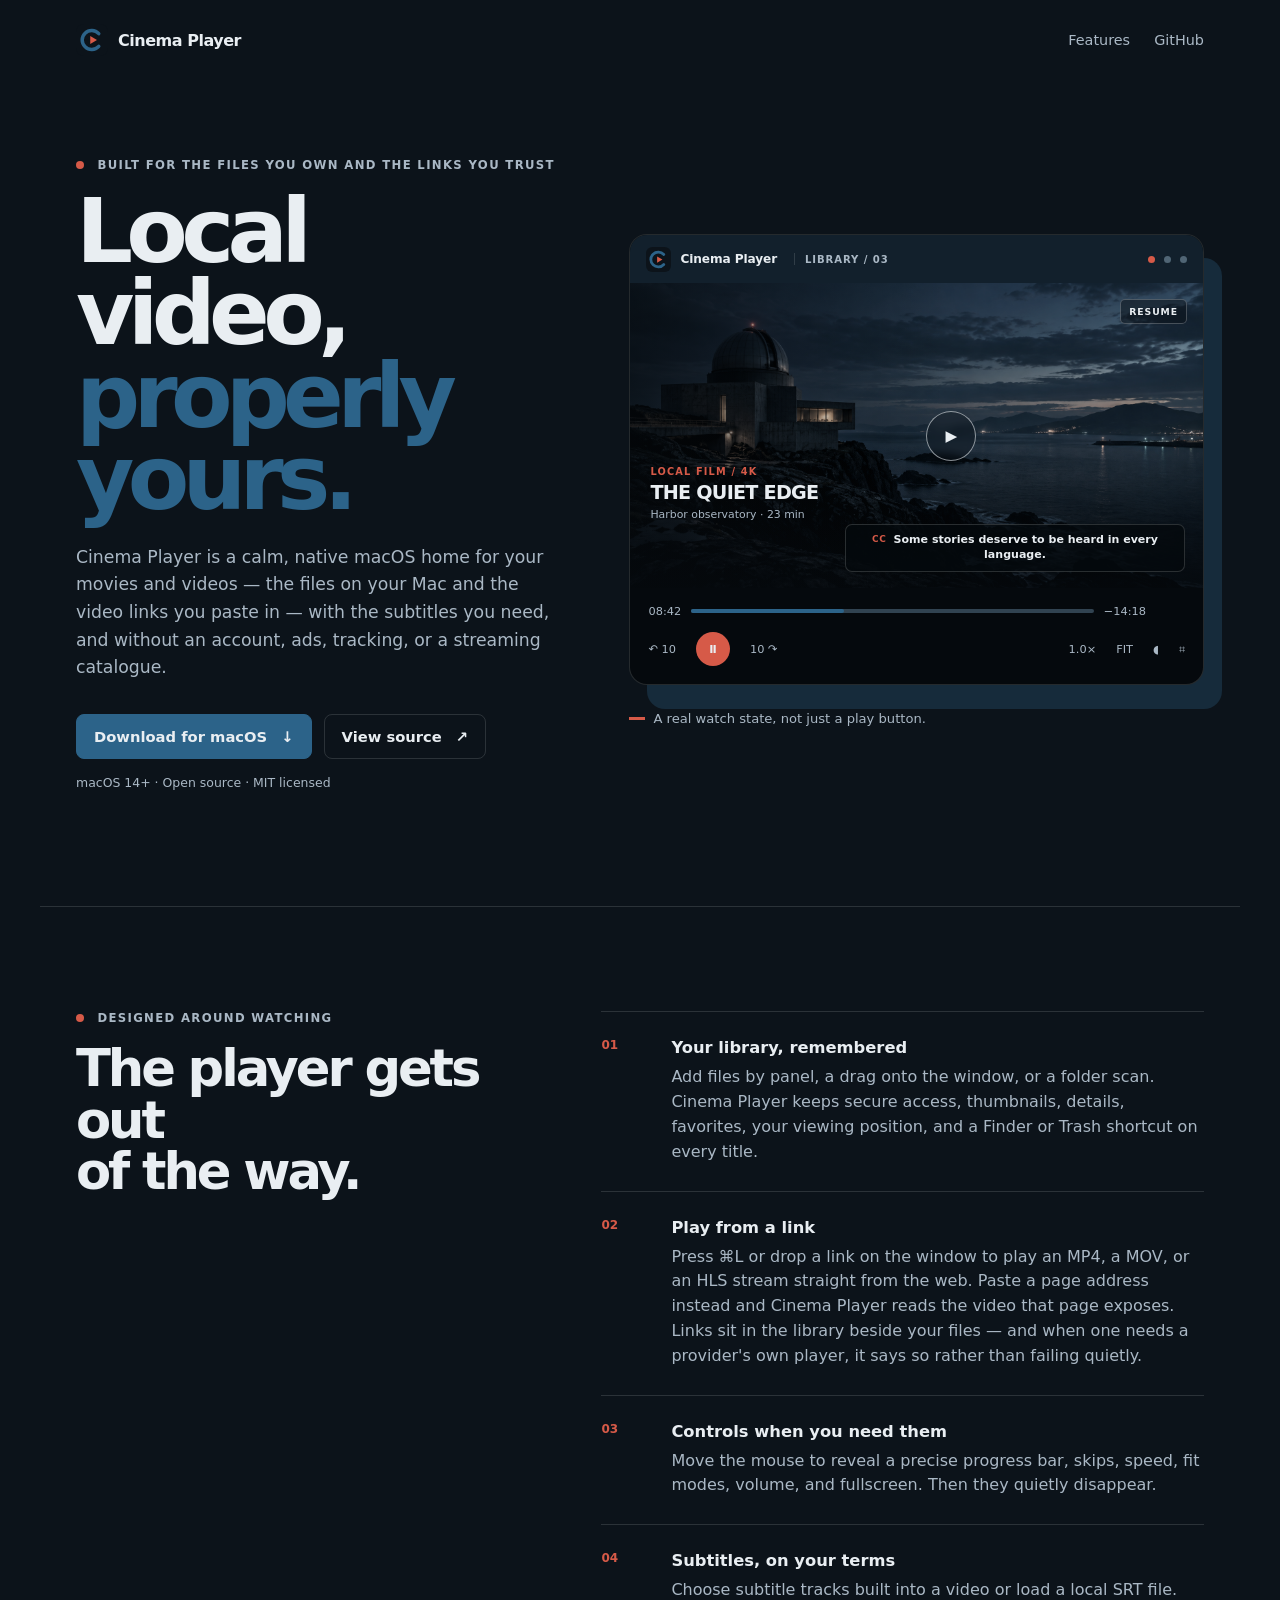
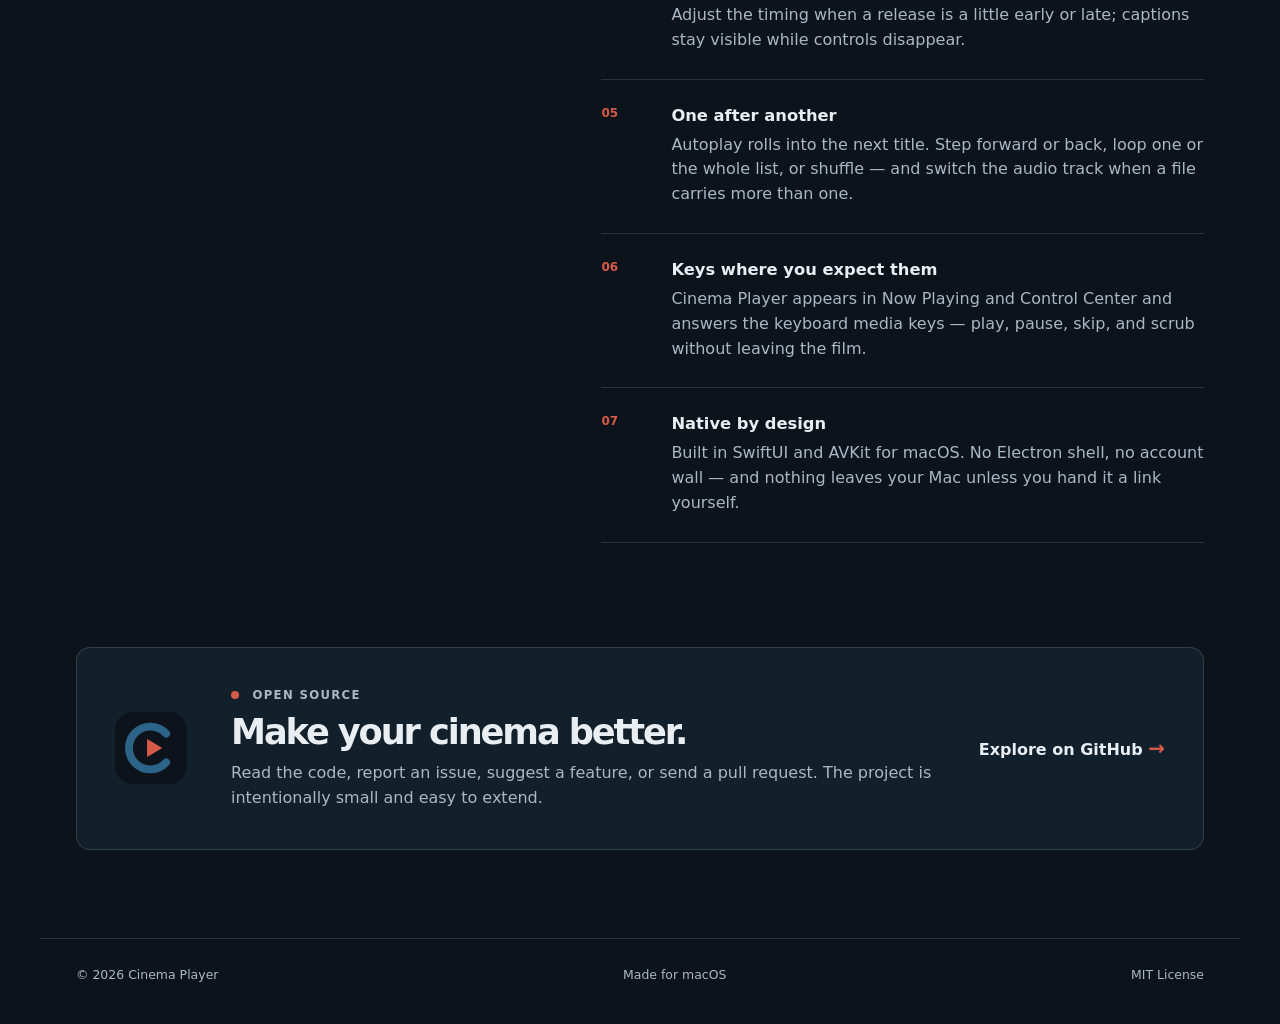
==== commit 5d3d7513: "Harden link fetching and play range-less hosts Playing https://samplelib.com/mp4/sample-5s.mp4 faile" ====
--- a/Website/index.html
+++ b/Website/index.html
@@ -3,7 +3,7 @@
   <head>
     <meta charset="utf-8">
     <meta name="viewport" content="width=device-width, initial-scale=1">
-    <meta name="description" content="Cinema Player is a private, open-source macOS video player for the files on your Mac and any video link you paste, with SRT and embedded subtitle support.">
+    <meta name="description" content="Cinema Player is a private, open-source macOS video player for the files on your Mac and direct video links you paste, with SRT and embedded subtitle support.">
     <title>Cinema Player — local video, properly yours</title>
     <link rel="icon" href="assets/cinema-player-mark.svg" type="image/svg+xml">
     <link rel="stylesheet" href="styles.css">
@@ -23,9 +23,9 @@
     <main id="top">
       <section class="hero" aria-labelledby="hero-heading">
         <div class="hero-copy">
-          <p class="eyebrow"><span></span> Built for the files you own and the links you paste</p>
+          <p class="eyebrow"><span></span> Built for the files you own and the links you trust</p>
           <h1>Local video,<br><em>properly yours.</em></h1>
-          <p class="lede">Cinema Player is a calm, native macOS home for your movies and videos — the files on your Mac and any video link you paste in — with the subtitles you need, and without an account, ads, tracking, or a streaming catalogue.</p>
+          <p class="lede">Cinema Player is a calm, native macOS home for your movies and videos — the files on your Mac and the video links you paste in — with the subtitles you need, and without an account, ads, tracking, or a streaming catalogue.</p>
           <div class="actions">
             <a class="button primary" href="https://github.com/hessennasser/cinema-player/releases/latest/download/Cinema-Player-macOS.zip">Download for macOS <span aria-hidden="true">↓</span></a>
             <a class="button secondary" href="https://github.com/hessennasser/cinema-player">View source <span aria-hidden="true">↗</span></a>
@@ -70,7 +70,7 @@
           </article>
           <article>
             <span>02</span>
-            <div><h3>Anything with an address</h3><p>Press ⌘L or drop a link on the window to play an MP4, a MOV, or an HLS stream straight from the web. Paste the address of a page instead and Cinema Player finds the video on it. Links sit in the library beside your files, and it says plainly when one cannot work.</p></div>
+            <div><h3>Play from a link</h3><p>Press ⌘L or drop a link on the window to play an MP4, a MOV, or an HLS stream straight from the web. Paste a page address instead and Cinema Player reads the video that page exposes. Links sit in the library beside your files — and when one needs a provider's own player, it says so rather than failing quietly.</p></div>
           </article>
           <article>
             <span>03</span>
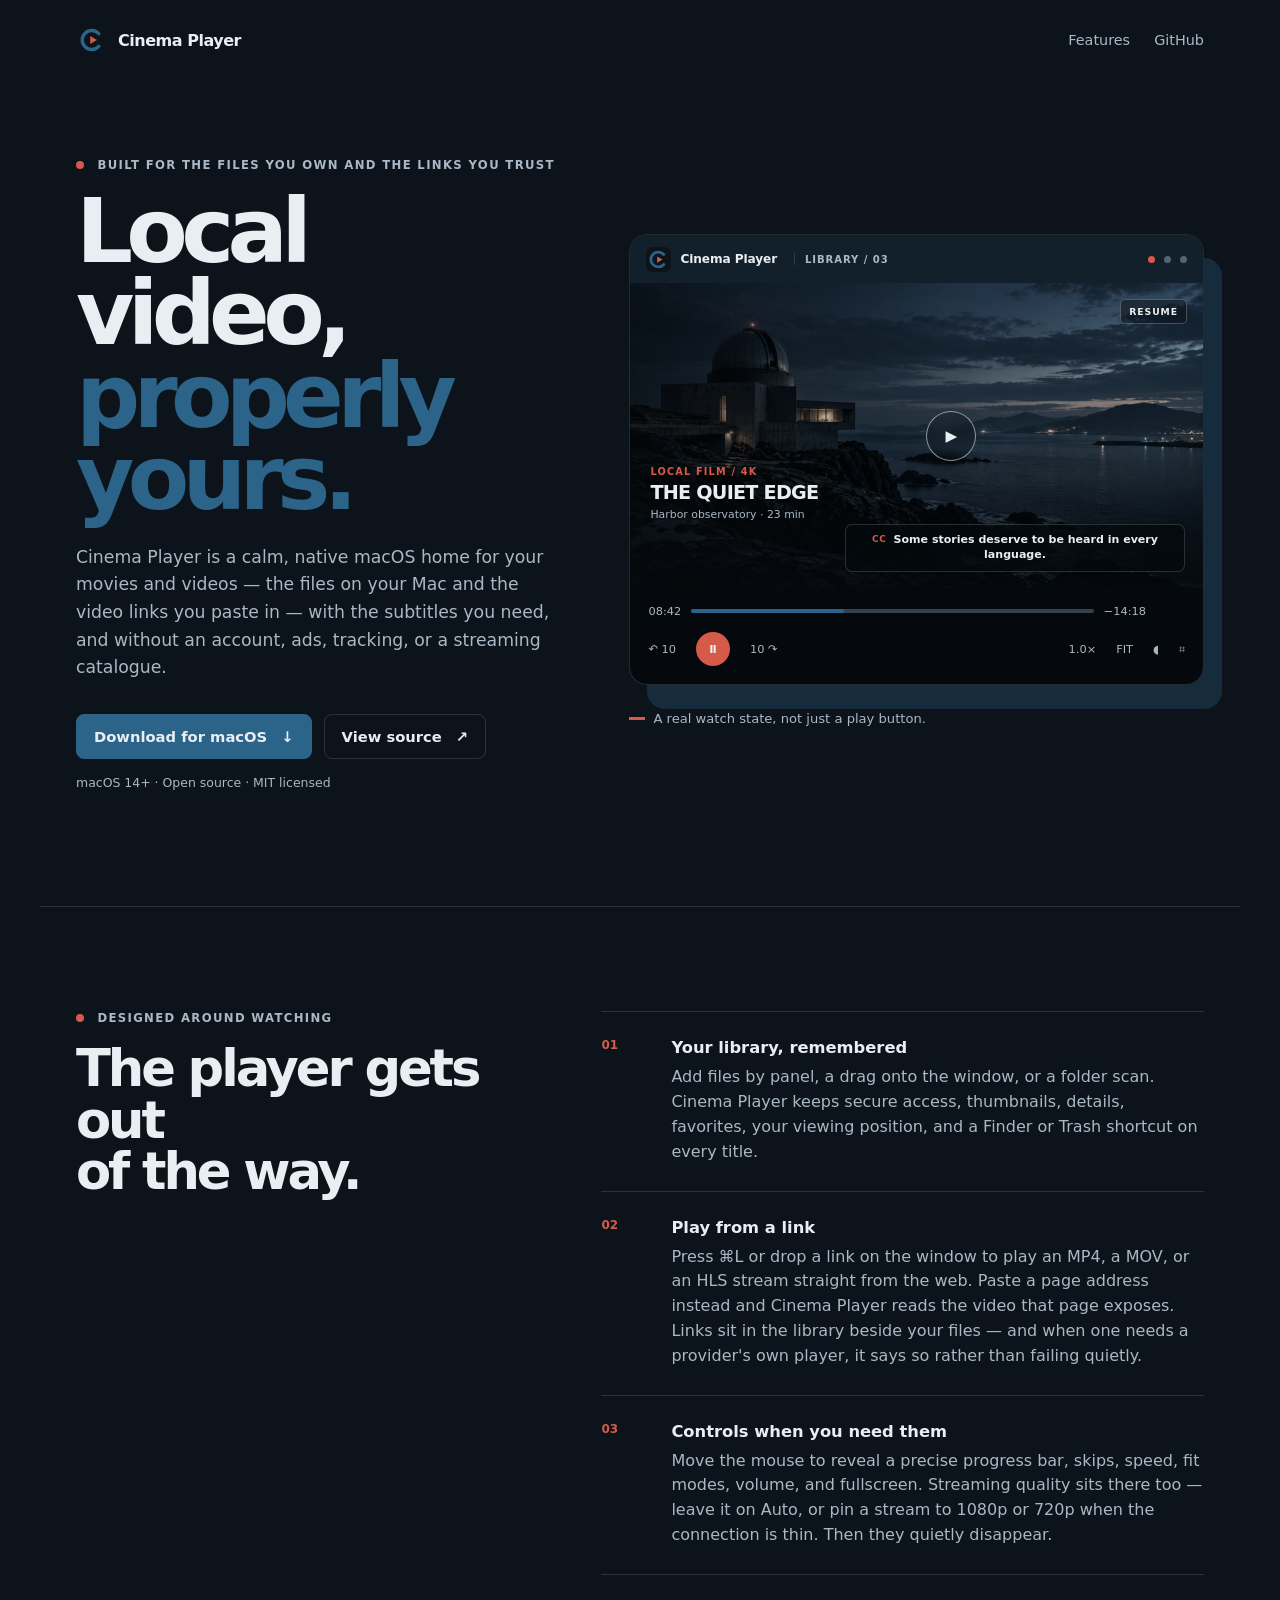
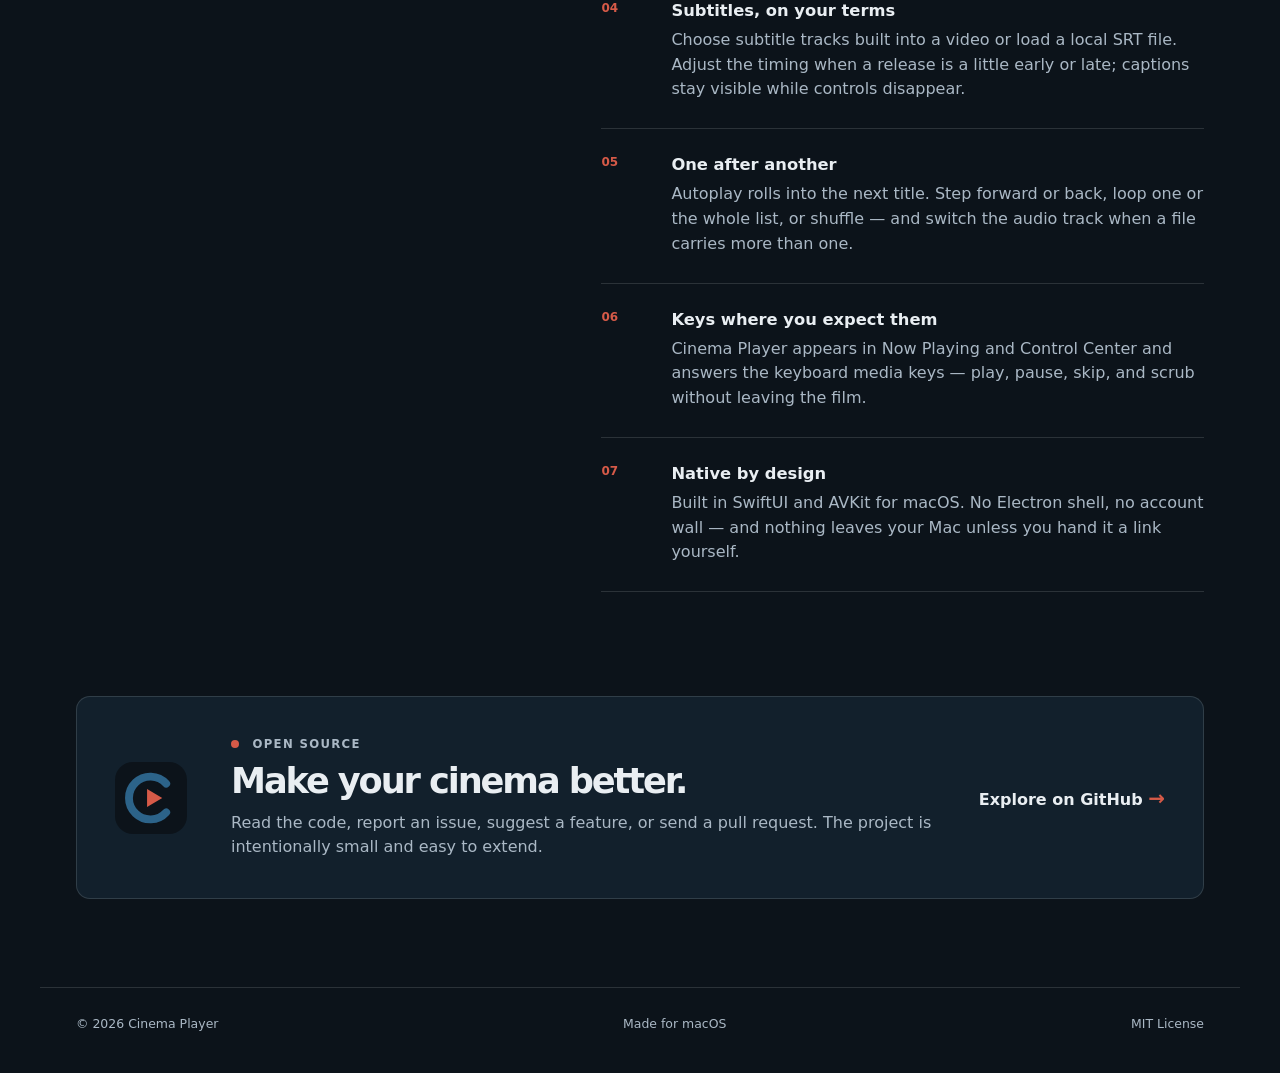
==== commit b31deea9: "Let the viewer cap streaming quality An adaptive stream picked its own rendition with no say from th" ====
--- a/Website/index.html
+++ b/Website/index.html
@@ -74,7 +74,7 @@
           </article>
           <article>
             <span>03</span>
-            <div><h3>Controls when you need them</h3><p>Move the mouse to reveal a precise progress bar, skips, speed, fit modes, volume, and fullscreen. Then they quietly disappear.</p></div>
+            <div><h3>Controls when you need them</h3><p>Move the mouse to reveal a precise progress bar, skips, speed, fit modes, volume, and fullscreen. Streaming quality sits there too — leave it on Auto, or pin a stream to 1080p or 720p when the connection is thin. Then they quietly disappear.</p></div>
           </article>
           <article>
             <span>04</span>
